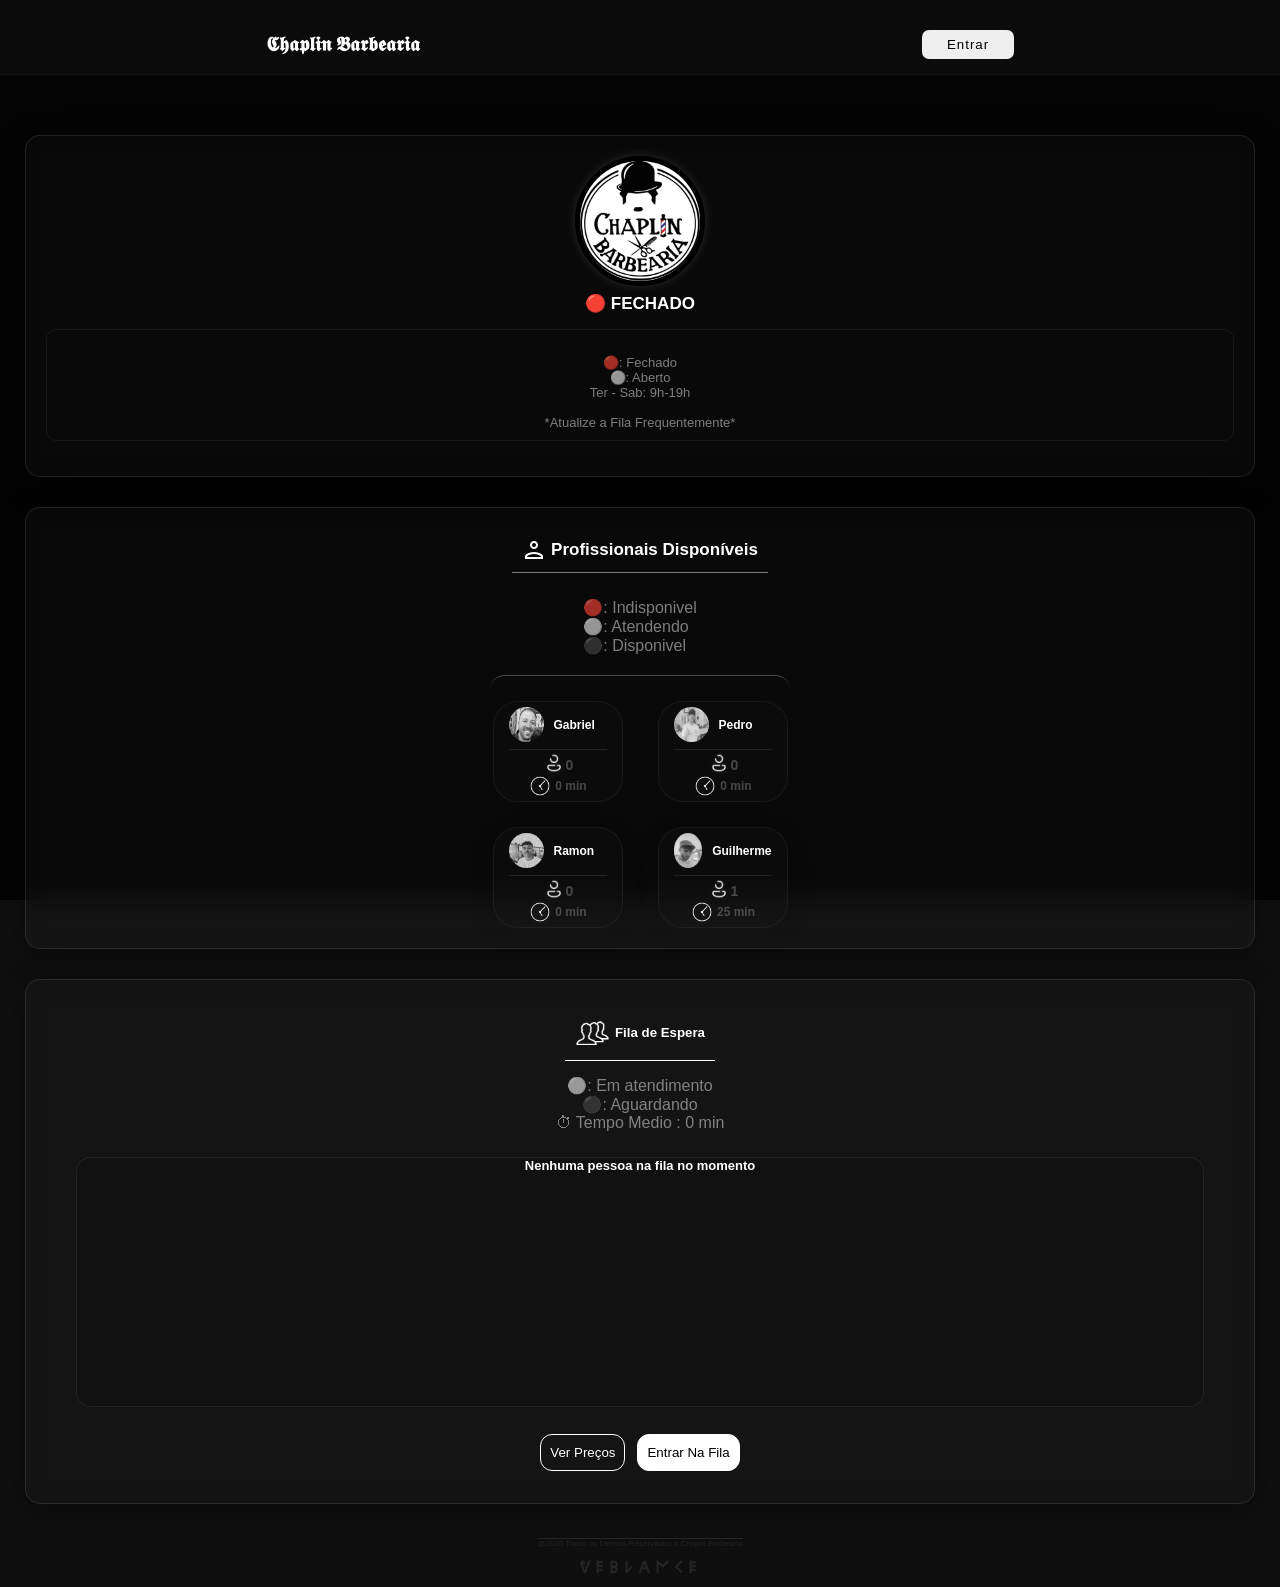
==== frontend/index.html @ 5791e2e3 "Initial commit" ====
<!DOCTYPE html>
<html lang="pt">

<head>
    <meta charset="UTF-8">
    <meta name="viewport" content="width=device-width, initial-scale=1.0">
    <title>Chaplin Barbearia | Fila </title>
    <link rel="stylesheet" href="css/style.css">

</head>

<body>

    <header>

        <div class="Nav">

            <h3>𝕮𝖍𝖆𝖕𝖑𝖎𝖓 𝕭𝖆𝖗𝖇𝖊𝖆𝖗𝖎𝖆</h3>

            <button id="entrarConta" class="BtnNav">Entrar</button>

        </div>

    </header>


    <main>

        <div class="BarberInfoBox">

            <div><img src="assets/logo.png" alt="logo barber"></div>
            <h5>🔴 FECHADO</h5>

            <div class="StatusSituacion">
                <p>


                <p class="Legenda">


                    🔴: Fechado <br>⚪: Aberto

                    <br>Ter - Sab: 9h-19h
                    <br>
                    <br>*Atualize a Fila Frequentemente*



                </p>

                </p>
            </div>

        </div>


        <div class="ProfissionaisBox">

            <h6><img src="assets/icons8-usuário-24.png" alt="">
                <div class="text1212">Profissionais
                    Disponíveis</div>
            </h6>

            <p class="Legenda">🔴: Indisponivel <br>⚪: Atendendo <br>⚫: Disponivel</p>

            <div class="ProfissionaisMainBox">

                <div class="ProfissionaisBoxes">


                    <div class="SepareteBoxPF">



                        <div id="gabrielBoxFila" class="PfBoxes">

                            <div class="PfBox1">

                                <img src="assets/gabriel.png" alt="gabriel">
                                <h5>Gabriel</h5>

                            </div>

                            <div class="PfBox2">
                                <div class="NumberFila"><img src="assets/icons8-user-male-96.png" alt="">
                                    <div class="NumberFila" id="filaNumberGabriel">0</div>
                                </div>
                                <div class="NumberFila"><img src="assets/icons8-clock-250.png" alt=""><span
                                        id="gabrielStatusText"> 0
                                        min</span>
                                </div>
                            </div>

                        </div>


                        <div id="pedroBoxFila" class="PfBoxes">


                            <div class="PfBox1">

                                <img src="assets/Pedro.png" alt="pedro">
                                <h5>Pedro</h5>

                            </div>

                            <div class="PfBox2">
                                <div class="NumberFila"><img src="assets/icons8-user-male-96.png" alt="">
                                    <div class="NumberFila" id="filaNumberPedro">0</div>
                                </div>
                                <div class="NumberFila"><img src="assets/icons8-clock-250.png" alt=""><span
                                        id="pedroStatusText"> 0
                                        min</span></div>

                            </div>


                        </div>




                    </div>



                    <div class="SepareteBoxPF">


                        <div id="ramonFila" class="PfBoxes Aguardando">


                            <div class="PfBox1">

                                <img src="assets/Baia.png" alt="Ramon">
                                <h5>Ramon</h5>

                            </div>

                            <div class="PfBox2">
                                <div class="NumberFila"><img src="assets/icons8-user-male-96.png" alt="">
                                    <div class="NumberFila" id="filaNumberRamon">0</div>
                                </div>
                                <div class="NumberFila"><img src="assets/icons8-clock-250.png" alt=""><span
                                        id="ramonStatusText"> 0
                                        min</span></div>
                            </div>


                        </div>



                        <div id="guilhermeBoxFila" class="PfBoxes Aguardando">

                            <div class="PfBox1">

                                <img src="assets/guilherme.png" alt="guilherme">
                                <h5>Guilherme</h5>

                            </div>

                            <div class="PfBox2">

                                <div class="NumberFila"><img src="assets/icons8-user-male-96.png" alt="">
                                    <div class="NumberFila" id="filaNumberGuilherme">1</div>
                                </div>
                                <div class="NumberFila"><img src="assets/icons8-clock-250.png" alt=""><span
                                        id="guilhermeStatusText"> 25
                                        min</span></div>

                            </div>


                        </div>




                    </div>


                </div>


            </div>


        </div>


        <div class="FilaMainBox">

            <h5><img src="assets/icons8-fila-100.png" alt="">
                <div class="text1212">Fila de Espera</div>
            </h5>

            <p class="Legenda">⚪: Em atendimento <br>⚫: Aguardando <br>⏱ Tempo Medio : <span id="tempoMedioTextFila">0
                    min</span></p>


            <div class="FilaBox" id="filaBoxFinal">

                <div id="fila" class="Filadiv">

                    <h6>Nenhuma pessoa na fila no momento</h6>

                </div>

            </div>


            <div class="BntMainBox">


                <div class="BntBox">
                    <button id="priceTableBox">Ver Preços</button>
                    <button id="entrarNaFila">Entrar Na Fila</button>

                </div>

            </div>

        </div>

    </main>

    <div id="priceModalTableMainBox" class="Hidden">
        <span class="close-btn" id="closePriceTableModal">&times;</span>
        <div class="PriceModalTitle">
            <h5><img src="assets/icons8-tabela-96.png" alt="TabelaIcon">
                <div class="text1212">Tabela De Preços</div>
            </h5>
        </div>

        <div class="TableBox">

            <div class="PriceBox">

                <h6>Corte Degradê</h6>

                <div class="PriceInfo"><span><img src="assets/icons8-clock-250.png" alt="">
                        <div class="text1212">30 min</div>
                    </span> R$ 45,00</div>

            </div>

            <div class="PriceBox">

                <h6>Corte e Barba</h6>

                <div class="PriceInfo"><span><img src="assets/icons8-clock-250.png" alt="">
                        <div class="text1212">45 min</div>
                    </span> R$ 78,00</div>

            </div>

            <div class="PriceBox">

                <h6>Corte social</h6>

                <div class="PriceInfo"><span><img src="assets/icons8-clock-250.png" alt="">
                        <div class="text1212">25 min</div>
                    </span> R$ 40,00</div>

            </div>

            <div class="PriceBox">

                <h6>Barba</h6>

                <div class="PriceInfo"><span><img src="assets/icons8-clock-250.png" alt="">
                        <div class="text1212">30 min</div>
                    </span> R$ 42,00</div>

            </div>

            <div class="PriceBox">

                <h6>Pézinho</h6>

                <div class="PriceInfo"><span><img src="assets/icons8-clock-250.png" alt="">
                        <div class="text1212">7 min</div>
                    </span> R$ 10,00</div>

            </div>

            <div class="PriceBox">

                <h6>Sombrancelha</h6>

                <div class="PriceInfo"><span><img src="assets/icons8-clock-250.png" alt="">
                        <div class="text1212">5 min</div>
                    </span> R$ 5,00</div>

            </div>


        </div>







    </div>


    <div class="ModalFilaMainBox " id="hidden2">
        <span class="close-btn" id="fecharModalEntrarNaFila">&times;</span>
        <h5><img src="assets/icons8-fila-100.png" alt="a">
            <div class="text1212">Entre na Fila</div>
        </h5>

        <div ModalFilaBox>

            <form id="formAgendamento">

                <!-- NOME -->
                <h6>Digite Seu Nome</h6>
                <label for="nome">
                    <input type="text" id="nome" name="nome" placeholder="Nome" required>
                </label>

                <!-- TELEFONE -->
                <h6>Digite Seu Número</h6>
                <label for="telefone">
                    <input type="tel" id="telefone" name="telefone" placeholder="11999999999" required>
                </label>

                <!-- SERVIÇOS -->
                <h6>Serviço</h6>

                <div class="ServicoCkeakBox">

                    <label>
                        <input type="checkbox" name="servico" value="45"> Degradê
                    </label>

                    <label>
                        <input type="checkbox" name="servico" value="40"> Social
                    </label>

                    <label>
                        <input type="checkbox" name="servico" value="42"> Barba
                    </label>

                    <label>
                        <input type="checkbox" name="servico" value="5"> Sobrancelha
                    </label>

                    <label>
                        <input type="checkbox" name="servico" value="10"> Pézinho
                    </label>

                </div>

                <div class="TotalPrice">
                    <h6>Total: <span id="totalDEServico">R$ 0.00</span></h6>
                </div>

                <!-- PROFISSIONAIS -->
                <div class="TextoTitleSelectProfissional">
                    <h4>Selecione um Profissional</h4>
                </div>

                <div class="OpcoesProfissionais">

                    <div class="SepareteBoxPF">

                        <input type="radio" name="profissional" id="gabriel" value="gabriel" required>
                        <label for="gabriel" class="CardsModal">
                            <img src="assets/gabriel.png" alt="Gabriel">
                            <h6>Gabriel</h6>
                        </label>

                        <input type="radio" name="profissional" id="pedro" value="pedro">
                        <label for="pedro" class="CardsModal">
                            <img src="assets/pedro.png" alt="Pedro">
                            <h6>Pedro</h6>
                        </label>

                    </div>

                    <div class="SepareteBoxPF">

                        <input type="radio" name="profissional" id="ramon" value="ramon">
                        <label for="ramon" class="CardsModal">
                            <img src="assets/Baia.png" alt="Ramon">
                            <h6>Ramon</h6>
                        </label>

                        <input type="radio" name="profissional" id="guilherme" value="guilherme">
                        <label for="guilherme" class="CardsModal">
                            <img src="assets/guilherme.png" alt="Guilherme">
                            <h6>Guilherme</h6>
                        </label>

                    </div>

                    <!-- SEM PREFERÊNCIA -->
                    <input type="radio" name="profissional" id="nenhum" value="nenhum">
                    <label for="nenhum" class="CardsModal">
                        <img src="assets/icons8-usuário-24.png" alt="Sem preferência">
                        <h6>Sem Preferência</h6>
                        <p>⚡ Atendimento mais rápido</p>
                    </label>

                </div>

                <!-- BOTÃO -->
                <div class="BtnFilaForms"><button class="BtnEndForms" type="submit" id="enviarParaFila">
                        Entrar na Fila
                    </button></div>

            </form>

        </div>

    </div>




    <div class="LoginModal" id="hidden3">

        <span class="close-btn" id="closeBtnLogin">&times;</span>

        <h5>Somente Funcionarios</h5>

        <form class="LoginForm">

            <h6>Usuario</h6>
            <input name="nome" id="loginUsuario" type="text" placeholder="usuario" required>

            <h6>Senha</h6>
            <input class="Senha" id="loginSenha" name="senha" type="password" placeholder="senha" required>

            <div class="ForgotPass">
                <a href="#">Esqueci minha senha</a>

            </div>

            <button type="submit" id="entrarNaConta" class="BtnEndForms">Entrar</button>

        </form>

    </div>








    <footer>

        <h6>@2026 Todos os Direitos Reservados á Chapin Barbearia</h6>
        <p>ᕓ𐌄𐌁𐌋𐌀𐌍𐌂𐌄</p>

    </footer>



    <script src="js/script.js"></script>
    <script src="js/api.js"></script>


</body>

</html>
---- frontend/css/style.css ----
* {
    margin: 0;
    padding: 0;
    box-sizing: border-box;
    
}

button {
    cursor: pointer;

}

body {

    /* background-image: linear-gradient(rgba(0, 0, 0, 0.75), rgba(0, 0, 0, 0.75)), url('../assets/fundo.png');  

    
    
    */

    background-image: linear-gradient(rgba(0, 0, 0, 0.75), rgba(0, 0, 0, 0.75)), url('../assets/fundo.png');
    background-color: rgb(15, 15, 15);
    background-attachment: fixed;
    /* O fundo não mexe quando você rola a página */
    color: white;
    min-height: 100vh;
    font-family: 'Inter', sans-serif;
    position: relative;
    display: flex;
    flex-direction: column;
}


header {
    background-color: rgba(41, 41, 41, 0.199);
    height: auto;
    width: auto;
    padding: 15px;
    border-bottom: 1px solid rgba(255, 255, 255, 0.034);

}


.Nav {
    margin-top: 15px;
    display: flex;
    justify-content: space-around;
    align-items: center;
    text-align: center;
}


.Nav h3 {
    font-size: 20px;
    color: white;
}


.BtnNav {
    background-color: rgba(255, 255, 255, 0.932);
    padding: 7px 25px;
    border-radius: 7px;
    border: none;
    letter-spacing: 1px;
}


.BarberInfoBox {
    display: flex;
    flex-direction: column;
    text-align: center;
    margin-top: 60px;
    /* 1. Transparência do fundo (Branco com 5% a 10% de opacidade) */
    background: rgba(129, 129, 129, 0.048);
    /* 2. O desfoque (O que dá o efeito de vidro fosco) */
    backdrop-filter: blur(12px);
    -webkit-backdrop-filter: blur(12px);
    /* Suporte para Safari */
    /* 3. Borda fina e clara (Simula o corte do vidro) */
    border: 1px solid rgba(255, 255, 255, 0.1);
    /* 4. Arredondamento e Sombra para dar profundidade */
    border-radius: 15px;
    box-shadow: 0 8px 32px 0 rgba(0, 0, 0, 0.37);
    padding: 20px;
    margin-left: 25px;
    margin-right: 25px;
    color: white;

}

.BarberInfoBox h5 {
    margin-top: 3px;
    font-size: 17px;
    font-weight: bolder;
}

.BarberInfoBox img {
    height: 130px;
    width: 130px;
    border-radius: 50%;
    border: 5px solid black;
    filter: drop-shadow(0 0 5px rgba(255, 255, 255, 0.13));
    transition: 0.3s ease;

}

.StatusSituacion {
    padding: 10px;
    margin-top: 15px;
    margin-bottom: 15px;
    border: 1px solid rgba(117, 117, 117, 0.13);
    border-radius: 10px;
    font-size: 13px;
    font-weight: lighter;
    color: rgba(189, 189, 189, 0.651);

}


.ProfissionaisBox {

    margin-top: 30px;
    display: flex;
    flex-direction: column;

    align-items: center;
    /* 1. Transparência do fundo (Branco com 5% a 10% de opacidade) */
    background: rgba(129, 129, 129, 0.048);
    /* 2. O desfoque (O que dá o efeito de vidro fosco) */
    backdrop-filter: blur(12px);
    -webkit-backdrop-filter: blur(12px);
    /* Suporte para Safari */
    /* 3. Borda fina e clara (Simula o corte do vidro) */
    border: 1px solid rgba(255, 255, 255, 0.1);
    /* 4. Arredondamento e Sombra para dar profundidade */
    border-radius: 15px;
    box-shadow: 0 8px 32px 0 rgba(0, 0, 0, 0.37);
    padding: 20px;
    margin-left: 25px;
    margin-right: 25px;
    color: white;

}

.Legenda {
    margin-top: 15px;
    color: rgba(189, 189, 189, 0.651);
}

.ProfissionaisBox h6 {
    display: flex;
    align-items: center;
    padding: 10px;
    font-size: 17px;
    font-weight: bolder;
    border-bottom: 1px solid rgba(255, 255, 255, 0.466);
}

.text1212 {
    margin-left: 5px;
    display: flex;
    justify-content: center;
    align-items: center;
}

.ProfissionaisMainBox {
    margin-top: 20px;
    border-radius: 15px;
    padding: auto;
    border-top: 1px solid rgba(187, 185, 185, 0.37);
}


.ProfissionaisBoxes img {
    height: 20px;
    width: 20px;
    border-radius: 50%;
    filter: drop-shadow(0 0 5px rgba(255, 255, 255, 0.13));
}

.SepareteBoxPF {
    display: flex;
    flex-direction: row;
    align-items: center;
    justify-content: space-around;

    width: 300px;
    max-width: 300px;
    height: auto;
}

.PfBoxes {
    background-color: rgba(26, 26, 26, 0.226);
    margin-top: 25px;
    margin-left: 10px;
    margin-right: 10px;
    min-width: 130px;
    min-height: auto;
    padding: 5px 15px;
    border-radius: 25px;
    border: 1px solid rgba(117, 117, 117, 0.13);
    position: relative;

}

.PfBox1 {
    display: flex;
    align-items: center;

}

.PfBox1 img {
    width: 35px;
    height: 35px;
    filter: grayscale(100%);
}

.PfBox1 h5 {
    margin-left: 10px;
    font-size: 12px;
    font-weight: bolder;

}

.PfBox2 {
    border-top: 1px solid rgba(255, 255, 255, 0.089);
    display: flex;
    flex-direction: column;
    margin-top: 7px;
    justify-content: space-around;
    align-items: center;
}

.NumberFila {
    display: flex;
    flex-direction: row;
    align-items: center;
    margin-top: 3px;
    margin-left: 2px;
    justify-content: space-between;
    color: rgba(189, 189, 189, 0.342);
    font-size: 14px;
    font-weight: bolder;
}

.NumberFila span {
    margin-left: 5px;
    font-size: 12px;
    font-weight: bold;
}



.FilaMainBox {
    margin-top: 30px;
    display: flex;
    flex-direction: column;
    align-items: center;
    /* 1. Transparência do fundo (Branco com 5% a 10% de opacidade) */
    background: rgba(129, 129, 129, 0.048);
    /* 2. O desfoque (O que dá o efeito de vidro fosco) */
    backdrop-filter: blur(12px);
    -webkit-backdrop-filter: blur(12px);
    /* Suporte para Safari */
    /* 3. Borda fina e clara (Simula o corte do vidro) */
    border: 1px solid rgba(255, 255, 255, 0.1);
    /* 4. Arredondamento e Sombra para dar profundidade */
    border-radius: 15px;
    box-shadow: 0 8px 32px 0 rgba(0, 0, 0, 0.37);
    padding: 20px;
    margin-left: 25px;
    margin-right: 25px;
    color: white;
    text-align: center;

}

.FilaMainBox h5 {
    display: flex;
    align-items: center;
    justify-content: space-around;
    margin-top: 5px;
    padding: 10px;
    border-bottom: 1px solid white;




}

.FilaMainBox h5 img {
    height: 35px;
    width: 35px;
}

.FilaBox {
    background-color: rgba(0, 0, 0, 0.144);
    display: flex;
    flex-direction: column;
    margin-top: 25px;
    min-height: 250px;
    min-width: 95%;
    max-width: 95%;
    border: 1px solid rgba(255, 255, 255, 0.082);
    border-radius: 15px;
}

.BntMainBox {
    margin-top: 15px;
    padding: 12px;
    width: 300px;
    height: auto;
}

.BntBox {
    width: 100%;
    height: 100%;
    display: flex;
    align-items: center;
    justify-content: center;
    gap: 12px;
}

#priceTableBox {
    background: none;
    color: white;
    padding: 10px 9px;
    border: 1px solid white;
    border-radius: 12px;
}

#entrarNaFila {
    background: white;
    color: rgb(0, 0, 0);
    padding: 10px 9px;
    border: 1px solid white;
    border-radius: 12px;
}

footer {
    margin-top: 25px;
    padding: 10px;
    text-align: center;
    color: rgba(114, 114, 114, 0.233);
}

footer h6 {
    font-size: 8px;
    font-weight: lighter;
    text-decoration: overline;
}

footer p {
    margin-top: 5px;
    letter-spacing: 5px;
    font-weight: bolder;
}









.Indisponivel {
    border: 1px solid rgb(255, 0, 0);
}

.Atendendo {
    border: 1px solid white;
}

.Aguardando {
    box-shadow: 0 8px 32px 0 rgba(37, 37, 37, 0.048);
}

#hidden {
    display: none;
}

#hidden2 {
    display: none;
}

#hidden3 {
    display: none;
}

.Hidden {
    display: none;
}




















#priceModalTableMainBox {
    position: absolute;
    margin-top: 30px;
    min-width: 300px;
    top: 900px;
    /* 1. Transparência do fundo (Branco com 5% a 10% de opacidade) */
    background: rgba(19, 19, 19, 0.808);
    /* 2. O desfoque (O que dá o efeito de vidro fosco) */
    backdrop-filter: blur(50px);
    -webkit-backdrop-filter: blur(50px);
    /* Suporte para Safari */
    /* 3. Borda fina e clara (Simula o corte do vidro) */
    border: 1px solid rgba(255, 255, 255, 0.1);
    /* 4. Arredondamento e Sombra para dar profundidade */
    border-radius: 15px;
    box-shadow: 0 8px 32px 0 rgba(0, 0, 0, 0.37);
    padding: 20px;
    margin-left: 25px;
    margin-right: 25px;
}

#priceModalTableMainBox h5 {
    padding: 10px;
    display: flex;
    align-items: center;
    justify-content: center;
    border-bottom: 1px solid white;

}

.PriceModalTitle img {
    height: 35px;
    width: 35px;
}


.TableBox {
    display: flex;
    flex-direction: column;
    margin-top: 30px;
    padding: 10px;
    border-radius: 12px;
    border: 1px solid rgba(252, 252, 252, 0.418);
}


.PriceBox {
    display: flex;
    flex-direction: column;
    padding: 8px;
    margin-top: 2px;
    border-bottom: 1px solid rgba(255, 255, 255, 0.103);
}

.PriceBox h6 {
    font-size: 15px;
    font-weight: bolder;
    color: white;


}

.PriceBox img {
    height: 20px;
    width: 20px;
    border-radius: 50%;
    filter: drop-shadow(0 0 5px rgba(255, 255, 255, 0.13));
}

.PriceInfo {
    margin-top: 15px;
    display: flex;
    flex-direction: row;
    justify-content: space-between;
    color: rgb(255, 255, 255);
    font-size: 14px;
    font-weight: bolder;
}

.PriceInfo span {
    color: rgba(255, 255, 255, 0.247);
    display: flex;
    font-size: 12px;
    font-weight: lighter;
}


.close-btn {
    position: absolute;
    /* Fixa ele em relação ao card */
    right: 20px;
    /* Distância da direita */
    top: 15px;
    /* Distância do topo */
    font-size: 28px;
    /* Tamanho do X */
    cursor: pointer;
    /* Vira a "mãozinha" do mouse */
    color: rgba(255, 255, 255, 0.5);
    /* Cor meio apagada */
    transition: 0.3s;
}

.close-btn:hover {
    color: white;
    /* Brilha quando passa o mouse */
}


.OpcoesProfissionais {
    display: flex;
    flex-direction: column;
    align-items: center;
    margin: 10px 20px 10px 20px;
    padding: 10px;


}


input[type="radio"] {
    display: none;
}

.CardsModal {
    background-color: black;
    display: flex;
    flex-direction: column;
    align-items: center;
    justify-content: center;
    text-align: center;
    width: 120px;
    margin-top: 10px;
    margin-left: 5px;
    margin-right: 5px;
    padding: 7px;
    border-radius: 20px;
    border: 1px solid rgb(43, 43, 43);
    transition: 0.7s ease;

}

.CardsModal img {
    height: 45px;
    width: 45px;
    border-radius: 50%;
    filter: grayscale(100%)
}







input:checked+.CardsModal {
    border: 2px solid white;
    transform: scale(1.1);
    box-shadow: 0 0 10px rgba(255, 255, 255, 0.4);


}

input:checked+.CardsModal img {

    filter: grayscale(25%);
    box-shadow: 0 0 10px rgba(0, 200, 83, 0.4);
}


.ModalFilaMainBox {
    margin-top: 300px;
    /* 1. Transparência do fundo (Branco com 5% a 10% de opacidade) */
    background: rgba(19, 19, 19, 0.055);
    /* 2. O desfoque (O que dá o efeito de vidro fosco) */
    backdrop-filter: blur(20px);
    -webkit-backdrop-filter: blur(20px);
    /* Suporte para Safari */
    /* 3. Borda fina e clara (Simula o corte do vidro) */
    border: 1px solid rgba(255, 255, 255, 0.1);
    /* 4. Arredondamento e Sombra para dar profundidade */
    border-radius: 15px;
    box-shadow: 0 8px 32px 0 rgba(0, 0, 0, 0.37);
    padding: 20px;
    margin-left: 25px;
    margin-right: 25px;
    display: flex;
    flex-direction: column;

}


.ModalFilaMainBox h5 {
    text-align: center;
    margin-top: 10px;
    padding: 10px;
    border-bottom: 1px solid white;
    display: flex;
    justify-content: center;
    font-size: 15px;
    font-weight: bolder;
}

.ModalFilaMainBox img {
    width: 35px;
    height: 35px;


}


/* FORM GERAL */
form {
    max-width: 400px;
    margin: 40px auto;
    padding: 25px;
    border-radius: 15px;
    box-shadow: 0 5px 20px rgba(0, 0, 0, 0.1);
}

/* TITULOS */
h4,
h6 {
    font-size: 13px;
    font-weight: bolder;
    margin-bottom: 10px;
}

/* INPUTS */
input[type="text"],
input[type="tel"] {
    width: 100%;
    background-color: rgba(39, 39, 39, 0.267);
    padding: 12px;
    border-radius: 10px;
    border: 1px solid #dddddd54;
    margin-bottom: 15px;
    outline: none;
    color: #ffffff;
    transition: 0.3s;
}

input:focus {
    border-color: #ffffff;
}

/* SERVIÇOS */
.ServicoCkeakBox {
    display: flex;
    flex-direction: column;
    gap: 10px;
    margin-bottom: 10px;
    font-weight: bold;
    font-size: 12px;
}

.ServicoCkeakBox label {
    display: flex;
    align-items: center;
    gap: 10px;
    cursor: pointer;
}

.TotalPrice {
    text-align: center;
    margin-top: 10px;
    color: rgba(128, 128, 128, 0.808);
    font-weight: bold;
    font-size: 12px;
}

/* TOTAL */
#totalDEServico {
    font-weight: bolder;
    color: #ffffff;
}

.TextoTitleSelectProfissional {
    padding: 10px;
    text-align: center;
    margin-top: 20px;
    border-top: 1px solid white;
    font-weight: bolder;
    font-size: 15px;
}

/* PROFISSIONAIS */
.OpcoesProfissionais {
    display: flex;
    flex-direction: column;
    gap: 20px;
    margin-top: 15px;
}

.SepareteBoxPF {
    display: flex;
    gap: 15px;
    justify-content: center;
}

/* ESCONDE RADIO */
input[type="radio"] {
    display: none;
}

/* CARD */
.CardsModal {
    background-color: #00000041;
    width: 140px;
    padding: 12px;
    border-radius: 15px;
    border: 2px solid #dddddd31;
    text-align: center;
    cursor: pointer;
    transition: all 0.3s ease;
}

.CardsModal img {
    border-radius: 50%;
    margin-bottom: 8px;
}

.CardsModal h6 {
    font-size: 14px;
    color: rgba(255, 255, 255, 0.596);
}

/* HOVER */
.CardsModal:hover {
    transform: translateY(-5px) scale(1.03);
    border-color: black;
}

/* SELECIONADO */
input:checked+.CardsModal {
    border-color: #ffffff;
    box-shadow: 0 0 15px rgba(255, 255, 255, 0.4);
    color: rgb(255, 255, 255);
}

input:checked+.CardsModal h6 {
    color: rgb(255, 255, 255);
}

input:checked+.CardsModal p {
    color: rgb(255, 255, 255);
}

.CardsModal p {
    font-size: 12px;
    font-weight: lighter;
    color: rgba(255, 255, 255, 0.596);


}

/* SEM PREFERÊNCIA */
#nenhum+.CardsModal {
    border: 2px dashed #ffffff;
}





/* BOTÃO */

.BtnFilaForms {

    padding: 10px;
    margin-top: 30px;
    border-top: 1px solid white;


}





.BtnEndForms {
    background-color: #ffffff;
    border: 1px solid rgb(0, 0, 0);
    width: 100%;
    margin-top: 20px;
    padding: 14px;
    border-radius: 12px;
    color: rgb(0, 0, 0);
    font-size: 16px;
    cursor: pointer;
    transition: 0.3s;
}


.LoginModal {
    position: absolute;
    margin-top: 30px;
    display: flex;
    flex-direction: column;
    min-width: 300px;
    align-items: center;
    /* 1. Transparência do fundo (Branco com 5% a 10% de opacidade) */
    background: rgba(129, 129, 129, 0.048);
    /* 2. O desfoque (O que dá o efeito de vidro fosco) */
    backdrop-filter: blur(12px);
    -webkit-backdrop-filter: blur(12px);
    /* Suporte para Safari */
    /* 3. Borda fina e clara (Simula o corte do vidro) */
    border: 1px solid rgba(255, 255, 255, 0.1);
    /* 4. Arredondamento e Sombra para dar profundidade */
    border-radius: 15px;
    box-shadow: 0 8px 32px 0 rgba(0, 0, 0, 0.37);

    margin-left: 25px;
    margin-right: 25px;
    color: white;


}

.LoginModal input {
    background-color: rgb(26, 25, 25);
    color: #ffffff;
    border: 1px solid rgb(255, 255, 255);
    padding: 10px;
    border-radius: 12px;
    margin-top: 10px;
}

.LoginModal h6 {
    font-size: 13px;
    font-weight: bolder;
}

.LoginModal h5 {
    font-size: 16px;
    margin-top: 30px;
    font-weight: bolder;
}

.ForgotPass {
    padding: 15px;
    margin-top: 15px;
    border-top: 1px solid white;
    display: flex;
    justify-content: center;

}


.LoginModal a {
    text-decoration: underline;
    color: white;
    text-align: center;
    cursor: pointer;

}















/* Contruçao dos cards */

.ClienteCardBox {
    /*   background: rgba(0, 0, 0, 0.466); */
    background: rgba(0, 0, 0, 0.76);
    display: flex;
    flex-direction: column;
    margin: 10px 10px 0px;
    border-radius: 30px;
    padding: 10px;
    border: 1px solid rgba(255, 255, 255, 0.158);

}

.ClienteNome {
    display: flex;
    justify-content: center;
    font-size: 15px;
    font-weight: bolder;
    margin-top: 2px;
    padding: 5px;
    gap: 5px;
    border-bottom: 1px solid rgba(128, 128, 128, 0.541);
}

.ClienteNome img {
    height: 25px;
    width: 25px;
}

.BoxIMG {
    background-color: rgba(0, 0, 0, 0.568);
    border-radius: 50%;
    border: 1px solid rgba(255, 255, 255, 0.322);
}

.ServicoCliente {
    margin-top: 5px;
    display: flex;
    justify-content: center;
    align-items: center;
    font-size: 13px;
    font-weight: lighter;
    color: rgba(255, 255, 255, 0.507);
    gap: 15px;
}

.CloackClienteIMG {
    display: flex;
}


.CloackClienteIMG img {
    width: 25px;
    height: 25px;
}
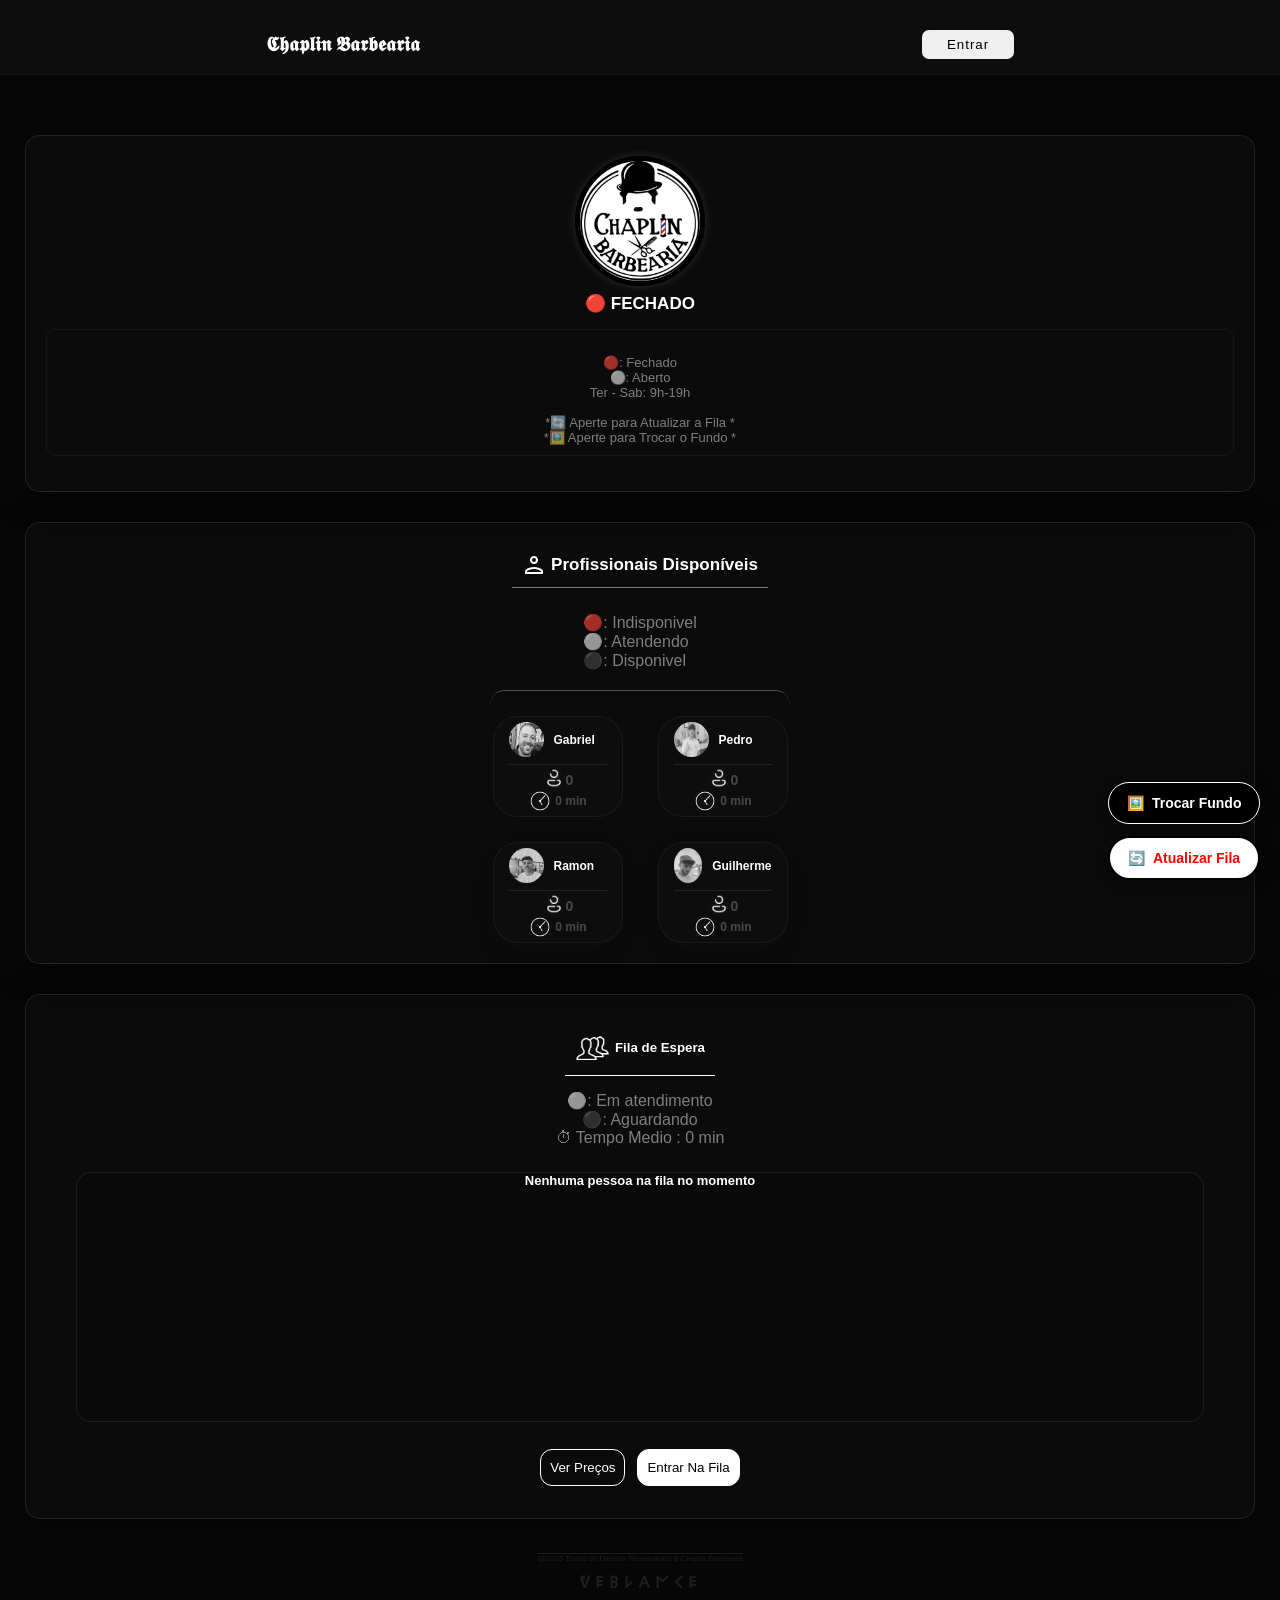
==== commit c73b8f9b: "Chaplin Barbearia v1.0.0" ====
--- a/frontend/index.html
+++ b/frontend/index.html
@@ -42,7 +42,8 @@
 
                     <br>Ter - Sab: 9h-19h
                     <br>
-                    <br>*Atualize a Fila Frequentemente*
+                    <br>*🔄 Aperte para Atualizar a Fila *
+                    <br>*🖼️ Aperte para Trocar o Fundo *
 
 
 
@@ -163,10 +164,10 @@
                             <div class="PfBox2">
 
                                 <div class="NumberFila"><img src="assets/icons8-user-male-96.png" alt="">
-                                    <div class="NumberFila" id="filaNumberGuilherme">1</div>
+                                    <div class="NumberFila" id="filaNumberGuilherme">0</div>
                                 </div>
                                 <div class="NumberFila"><img src="assets/icons8-clock-250.png" alt=""><span
-                                        id="guilhermeStatusText"> 25
+                                        id="guilhermeStatusText"> 0
                                         min</span></div>
 
                             </div>
@@ -377,7 +378,7 @@
 
                         <input type="radio" name="profissional" id="pedro" value="pedro">
                         <label for="pedro" class="CardsModal">
-                            <img src="assets/pedro.png" alt="Pedro">
+                            <img src="assets/Pedro.png" alt="Pedro">
                             <h6>Pedro</h6>
                         </label>
 
@@ -463,6 +464,17 @@
     </footer>
 
 
+    <div class="container-botoes">
+    <button id="btn-tema" class="botao-flutuante">
+        🖼️ <span class="texto-botao">Trocar Fundo</span>
+    </button>
+    
+    <button id="btn-atualizar" class="botao-flutuante principal">
+        🔄 <span class="texto-botao">Atualizar Fila</span>
+    </button>
+</div>
+
+
 
     <script src="js/script.js"></script>
     <script src="js/api.js"></script>
--- a/frontend/css/style.css
+++ b/frontend/css/style.css
@@ -11,26 +11,33 @@
 }
 
 body {
-
-    /* background-image: linear-gradient(rgba(0, 0, 0, 0.75), rgba(0, 0, 0, 0.75)), url('../assets/fundo.png');  
-
-    
-    
-    */
-
-    background-image: linear-gradient(rgba(0, 0, 0, 0.75), rgba(0, 0, 0, 0.75)), url('../assets/fundo.png');
-    background-color: rgb(15, 15, 15);
-    background-attachment: fixed;
-    /* O fundo não mexe quando você rola a página */
+    /* O caminho exato que o navegador confirmou que existe */
+    background-color: #070606;
     color: white;
     min-height: 100vh;
     font-family: 'Inter', sans-serif;
-    position: relative;
-    display: flex;
-    flex-direction: column;
-}
-
-
+    display: flex;
+    flex-direction: column;
+    margin: 0;
+}
+
+
+/* Estilo Glass (Com Imagem) */
+/* Estilo Glass (Com Imagem) */
+body.tema-glass {
+    background-image: url('/assets/fundo2.png');
+    background-size: cover;
+    background-attachment: fixed;
+}
+/* No modo glass, você pode colocar um overlay escuro nos cards pra ler melhor */
+body.tema-glass .BarberInfoBox,
+body.tema-glass .ProfissionaisBox,
+body.tema-glass .FilaMainBox
+
+{
+    background: rgba(0, 0, 0, 0.39);
+    backdrop-filter: blur(10px);
+}
 header {
     background-color: rgba(41, 41, 41, 0.199);
     height: auto;
@@ -85,6 +92,7 @@
     margin-left: 25px;
     margin-right: 25px;
     color: white;
+    animation: fadeInModal 0.4s ease-out forwards;
 
 }
 
@@ -139,6 +147,7 @@
     margin-left: 25px;
     margin-right: 25px;
     color: white;
+    animation: fadeInModal 0.7s ease-out forwards;
 
 }
 
@@ -272,6 +281,7 @@
     margin-right: 25px;
     color: white;
     text-align: center;
+    animation: fadeInModal 0.4s ease-out forwards;
 
 }
 
@@ -327,6 +337,7 @@
     padding: 10px 9px;
     border: 1px solid white;
     border-radius: 12px;
+  
 }
 
 #entrarNaFila {
@@ -430,6 +441,7 @@
     padding: 20px;
     margin-left: 25px;
     margin-right: 25px;
+    animation: fadeInModal 0.4s ease-out forwards;
 }
 
 #priceModalTableMainBox h5 {
@@ -599,6 +611,7 @@
     margin-right: 25px;
     display: flex;
     flex-direction: column;
+    animation: fadeInModal 0.4s ease-out forwards;
 
 }
 
@@ -807,6 +820,8 @@
 
 .LoginModal {
     position: absolute;
+    top: 0;
+
     margin-top: 30px;
     display: flex;
     flex-direction: column;
@@ -815,7 +830,7 @@
     /* 1. Transparência do fundo (Branco com 5% a 10% de opacidade) */
     background: rgba(129, 129, 129, 0.048);
     /* 2. O desfoque (O que dá o efeito de vidro fosco) */
-    backdrop-filter: blur(12px);
+    backdrop-filter: blur(25px);
     -webkit-backdrop-filter: blur(12px);
     /* Suporte para Safari */
     /* 3. Borda fina e clara (Simula o corte do vidro) */
@@ -827,6 +842,7 @@
     margin-left: 25px;
     margin-right: 25px;
     color: white;
+    animation: fadeInModal 0.4s ease-out forwards;
 
 
 }
@@ -894,6 +910,7 @@
     border-radius: 30px;
     padding: 10px;
     border: 1px solid rgba(255, 255, 255, 0.158);
+    animation: fadeInModal 0.4s ease-out forwards;
 
 }
 
@@ -906,11 +923,13 @@
     padding: 5px;
     gap: 5px;
     border-bottom: 1px solid rgba(128, 128, 128, 0.541);
+    animation: fadeInModal 0.7s ease-out forwards;
 }
 
 .ClienteNome img {
     height: 25px;
     width: 25px;
+    animation: fadeInModal 0.5s ease-out forwards;
 }
 
 .BoxIMG {
@@ -938,4 +957,96 @@
 .CloackClienteIMG img {
     width: 25px;
     height: 25px;
-}+}
+
+
+
+
+
+
+
+
+
+
+
+
+
+
+
+
+.container-botoes {
+    position: fixed;
+    bottom: 20px;
+    right: 20px;
+    display: flex;
+    flex-direction: column;
+    gap: 12px;
+    z-index: 9999;
+}
+
+.botao-flutuante {
+    background-color: #000000; /* Cor neutra */
+    color: white;
+    border: none;
+    border-radius: 50px;
+    padding: 12px 18px;
+    font-size: 14px;
+    font-weight: bold;
+    border: 1px solid white;
+    cursor: pointer;
+    box-shadow: 0 4px 15px rgba(0,0,0,0.4);
+    transition: all 0.3s ease;
+    display: flex;
+    align-items: center;
+    gap: 8px;
+    animation: fadeInModal 0.3s ease-out forwards;
+}
+
+.botao-flutuante:hover {
+    transform: translateY(-3px);
+    filter: brightness(1.2);
+}
+
+.botao-flutuante.principal {
+    background-color: #ffffff; /* Amarelo/Dourado Barbearia */
+    color: #ff0000;
+    border: 2px solid rgb(0, 0, 0);
+}
+
+/* Esconde o texto no celular para ficar só o ícone se a tela for pequena */
+@media (max-width: 600px) {
+    .texto-botao {
+        display: none;
+    }
+    .botao-flutuante {
+        padding: 15px;
+        border-radius: 50%;
+    }
+}
+
+
+
+
+/* Definição das Animações */
+@keyframes fadeInModal {
+    from {
+        opacity: 0;
+        transform: translateY(-20px) scale(0.9);
+    }
+    to {
+        opacity: 1;
+        transform: translateY(0) scale(1);
+    }
+}
+
+@keyframes fadeInItem {
+    from {
+        opacity: 0;
+        transform: translateX(-10px);
+    }
+    to {
+        opacity: 1;
+        transform: translateX(0);
+    }
+}
+
